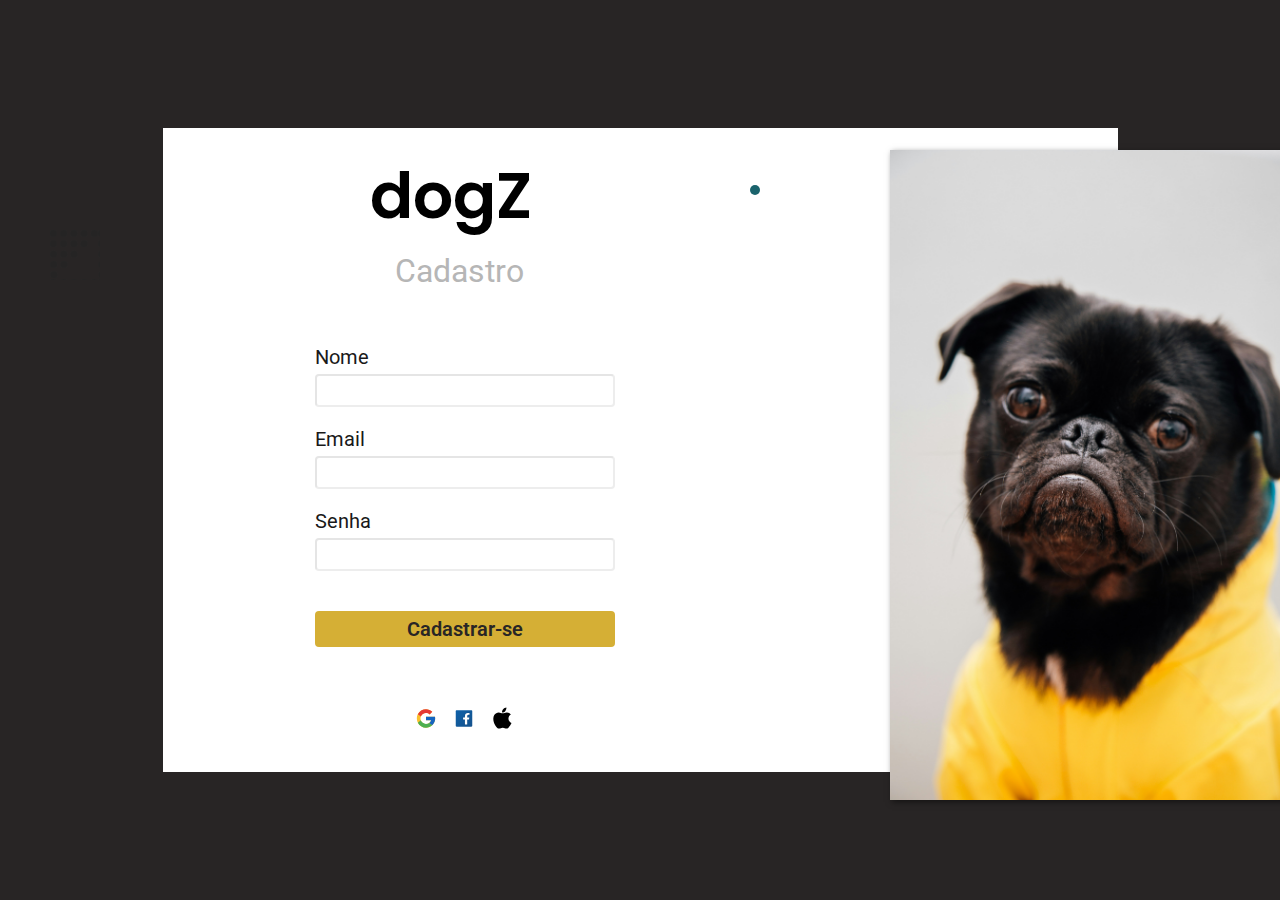
==== cadastro.html @ e4ad1f10 "dogZ" ====
<!DOCTYPE html>
<html lang="en">
<head>
  <meta charset="UTF-8">
  <meta name="viewport" content="width=device-width, initial-scale=1.0">
  <link rel="stylesheet" href="cadastro.css">
  <title>dogZ</title>
</head>
<body>
  <section class="conteudo1">

    <div class="container">
  
      <section class="content">
        <span class="detail"></span>
      <h1>dogZ</h1> <!-- lembrete pra mim: ajustar a font do titulo -->
      <h2>Cadastro</h2><!-- lembrete pra mim: ajustar a font do login -->
  
      <div class="form">
        <label for="text">Nome</label>
        <input type="text">




        <label for="email">Email</label>
        <input type="email">
      
     
  
      <label for="password">Senha</label>
      <input type="password">
    </div>
  
      <div class="btn">
      <button>Cadastrar-se</button>
      </div>
  
      
     
  
      <div class="image">
        <img src="/src/img/dogSub.jpg" >
      </div>
      <div class="subMedia">

        <img src="/src/img/icons8-google-logo 1.svg" alt="">

        <img src="/src/img/icons8-facebook 1.svg" alt="">

        <img src="/src/img/icons8-mac-os 1.svg" alt="">
      </div>

    </div>
   
  </section>
  
  </section>
  
  
  
  
  
</body>
</html>
---- cadastro.css ----
@import url('https://fonts.googleapis.com/css2?family=League+Gothic&family=Playfair+Display+SC:ital,wght@0,400;0,700;0,900;1,400;1,700;1,900&family=Poppins:ital,wght@0,100;0,200;0,300;0,400;0,500;0,600;0,700;0,800;0,900;1,100;1,200;1,300;1,400;1,500;1,600;1,700;1,800;1,900&family=Roboto:ital,wght@0,100;0,300;0,400;0,500;0,700;0,900;1,100;1,300;1,400;1,500;1,700;1,900&display=swap');
*{
  padding: 0;
  margin: 0;
  box-sizing: border-box;
}



body{
  background-color: #282525;
}
.conteudo1
{
  height: 100vh;
  display: grid;
  justify-content: center;
  align-items: center;
  
}
.container
{
  background-color: #fff;
  width: 955px;
  height: 644px;
}

.container .content
{
  margin-left: 9.5rem;
  margin-top: 1.25rem;

}

.detail
{
  content: '';
  position: absolute;
  background-image: url(/src/img/detail.svg);
  width: 50px;
  height: 50px;
  left: 50px;
  top: 230px;
}
.container h1{
  font-size: 64px;
  font-family: poppins;
  font-weight: 600;
  margin-bottom: 0;
  margin-left: 55px
  
}

.container h1::before
{
  content: '';
  position: absolute;
  border-radius: 50px;
  width: 10px;
  height: 10px;
  background-color: #1A636C;
  top: 185px;
  left:750px;

}

.container h2{
  margin-top: 9px;
  font-size: 32px;
  margin-left: 80px;
  font-family: roboto;
  color: #B6B6B6;
  font-weight: 400;
}

.form
{
  display: grid;
  margin-top: 35px;

}

.form input{
  width:300px;
  height: 33px;
  border-radius: 4px;
  border-color: rgba(0,0,0,0.1);
 
}

.form label{
  font-family:roboto ;
  margin-top: 20px;
  margin-bottom: 5px;
  font-size: 20px;
  font-weight: 400;
  color: #191919;

}

.btn button
{
  margin-top: 40px;
  margin-bottom: 20px;
  width: 300px;
  height: 36px;
  border: #231E0F;
  border-radius: 4px;
  background-color: #D5AF35;
  color: #282525;
  font-family: roboto;
  font-weight: 600;
  font-size: 20px;
}

.btn button:hover
{
  cursor: pointer;
  background-color: #E9B308;
  
}

.cadastro
{
  font-family: roboto;
 color: #191919;
  width: 300px;
  display: flex;
  gap: 10px;
  justify-content: center;
}


.image img
{
  top: 150px;
  left: 890px;
  position: absolute;
  object-fit: cover;
  width: 400px;
  height: 650px;
  box-shadow:2px 2px 6px rgba(0,0,0,0.5);
}



.subMedia
{
  display: flex;
  justify-content: center;
  gap: 16px;
  width: 300px;
  margin-top: 40px;
  
}
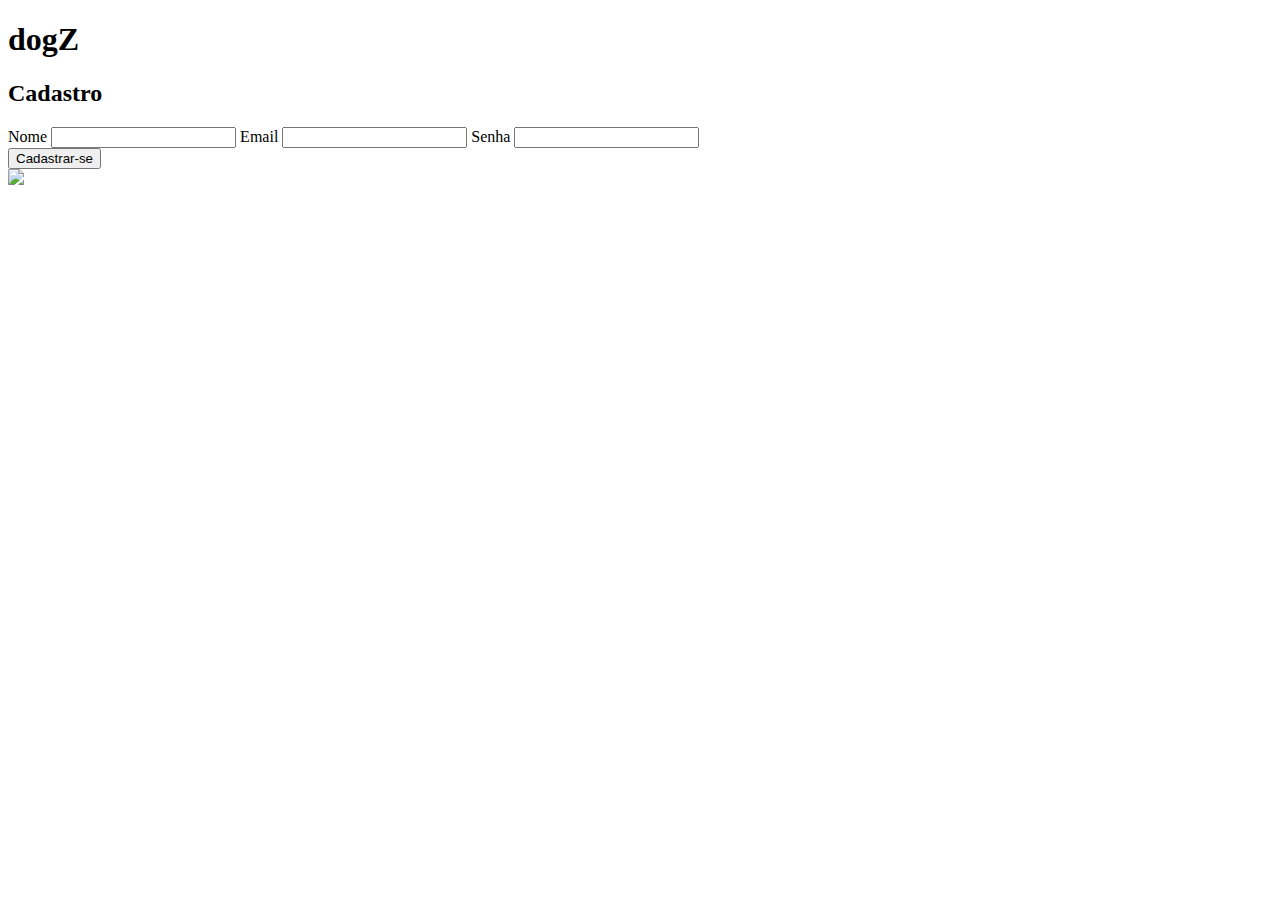
==== commit 03421c06: "nome dos arquivos css trocado" ====
--- a/cadastro.html
+++ b/cadastro.html
@@ -3,7 +3,7 @@
 <head>
   <meta charset="UTF-8">
   <meta name="viewport" content="width=device-width, initial-scale=1.0">
-  <link rel="stylesheet" href="cadastro.css">
+  <link rel="stylesheet" href=".../cadastro.css">
   <title>dogZ</title>
 </head>
 <body>
@@ -40,15 +40,15 @@
      
   
       <div class="image">
-        <img src="/src/img/dogSub.jpg" >
+        <img src=".../src/img/dogSub.jpg" >
       </div>
       <div class="subMedia">
 
-        <img src="/src/img/icons8-google-logo 1.svg" alt="">
+        <img src=".../src/img/icons8-google-logo 1.svg" alt="">
 
-        <img src="/src/img/icons8-facebook 1.svg" alt="">
+        <img src=".../src/img/icons8-facebook 1.svg" alt="">
 
-        <img src="/src/img/icons8-mac-os 1.svg" alt="">
+        <img src=".../src/img/icons8-mac-os 1.svg" alt="">
       </div>
 
     </div>
